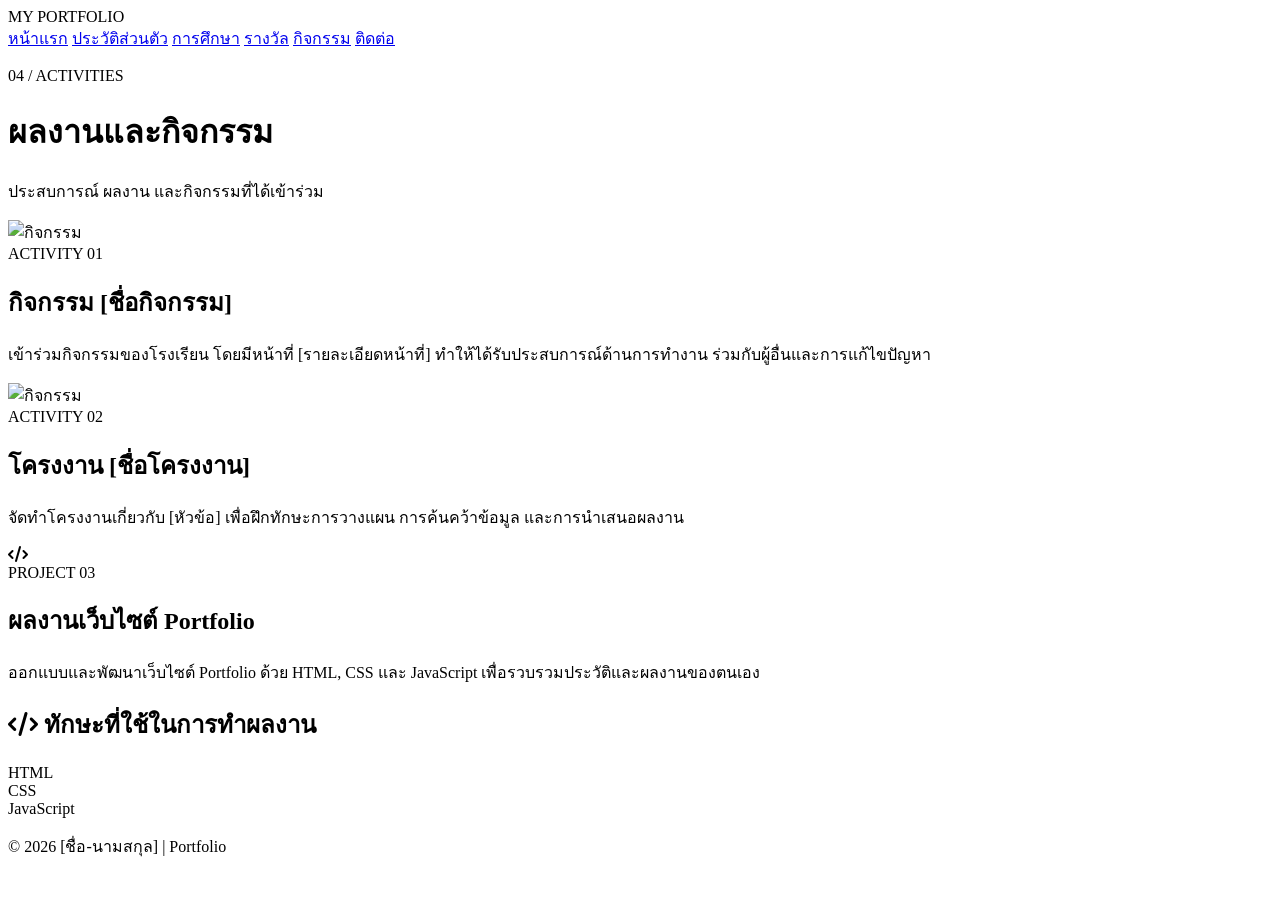
==== activities.html @ a28844e2 "Create activities.html" ====
<!DOCTYPE html>
<html lang="th">

<head>

<meta charset="UTF-8">
<meta name="viewport" content="width=device-width, initial-scale=1.0">

<title>ผลงานและกิจกรรม | Portfolio</title>

<link rel="stylesheet" href="style.css">

<link rel="preconnect" href="https://fonts.googleapis.com">
<link rel="preconnect" href="https://fonts.gstatic.com" crossorigin>

<link href="https://fonts.googleapis.com/css2?family=Kanit:wght@300;400;500;600;700&display=swap" rel="stylesheet">

<link rel="stylesheet"
href="https://cdnjs.cloudflare.com/ajax/libs/font-awesome/6.5.2/css/all.min.css">

</head>


<body>

<header class="navbar">

<div class="logo">
<span>MY</span> PORTFOLIO
</div>

<nav>

<a href="index.html">หน้าแรก</a>
<a href="profile.html">ประวัติส่วนตัว</a>
<a href="education.html">การศึกษา</a>
<a href="awards.html">รางวัล</a>
<a href="activities.html" class="active">กิจกรรม</a>
<a href="contact.html">ติดต่อ</a>

</nav>

</header>


<main class="page">

<div class="page-heading">

<p>04 / ACTIVITIES</p>

<h1>
ผลงานและ<span>กิจกรรม</span>
</h1>

<p>
ประสบการณ์ ผลงาน และกิจกรรมที่ได้เข้าร่วม
</p>

</div>


<section class="activity-grid">


<div class="activity-card">

<div class="activity-image">

<img src="assets/activity1.jpg"
alt="กิจกรรม">

</div>

<div class="activity-content">

<span>ACTIVITY 01</span>

<h2>
กิจกรรม [ชื่อกิจกรรม]
</h2>

<p>
เข้าร่วมกิจกรรมของโรงเรียน
โดยมีหน้าที่ [รายละเอียดหน้าที่]
ทำให้ได้รับประสบการณ์ด้านการทำงาน
ร่วมกับผู้อื่นและการแก้ไขปัญหา
</p>

</div>

</div>


<div class="activity-card">

<div class="activity-image">

<img src="assets/activity2.jpg"
alt="กิจกรรม">

</div>

<div class="activity-content">

<span>ACTIVITY 02</span>

<h2>
โครงงาน [ชื่อโครงงาน]
</h2>

<p>
จัดทำโครงงานเกี่ยวกับ [หัวข้อ]
เพื่อฝึกทักษะการวางแผน
การค้นคว้าข้อมูล และการนำเสนอผลงาน
</p>

</div>

</div>


<div class="activity-card">

<div class="activity-image placeholder">

<i class="fa-solid fa-code"></i>

</div>

<div class="activity-content">

<span>PROJECT 03</span>

<h2>
ผลงานเว็บไซต์ Portfolio
</h2>

<p>
ออกแบบและพัฒนาเว็บไซต์ Portfolio
ด้วย HTML, CSS และ JavaScript
เพื่อรวบรวมประวัติและผลงานของตนเอง
</p>

</div>

</div>


</section>


<section class="content-box">

<h2>
<i class="fa-solid fa-code"></i>
ทักษะที่ใช้ในการทำผลงาน
</h2>

<div class="skill-list">

<div class="skill">
<span>HTML</span>
<div class="progress">
<div style="width: 85%"></div>
</div>
</div>

<div class="skill">
<span>CSS</span>
<div class="progress">
<div style="width: 80%"></div>
</div>
</div>

<div class="skill">
<span>JavaScript</span>
<div class="progress">
<div style="width: 60%"></div>
</div>
</div>

</div>

</section>

</main>


<footer>

<p>
© 2026 [ชื่อ-นามสกุล] | Portfolio
</p>

</footer>

<script src="script.js"></script>

</body>
</html>
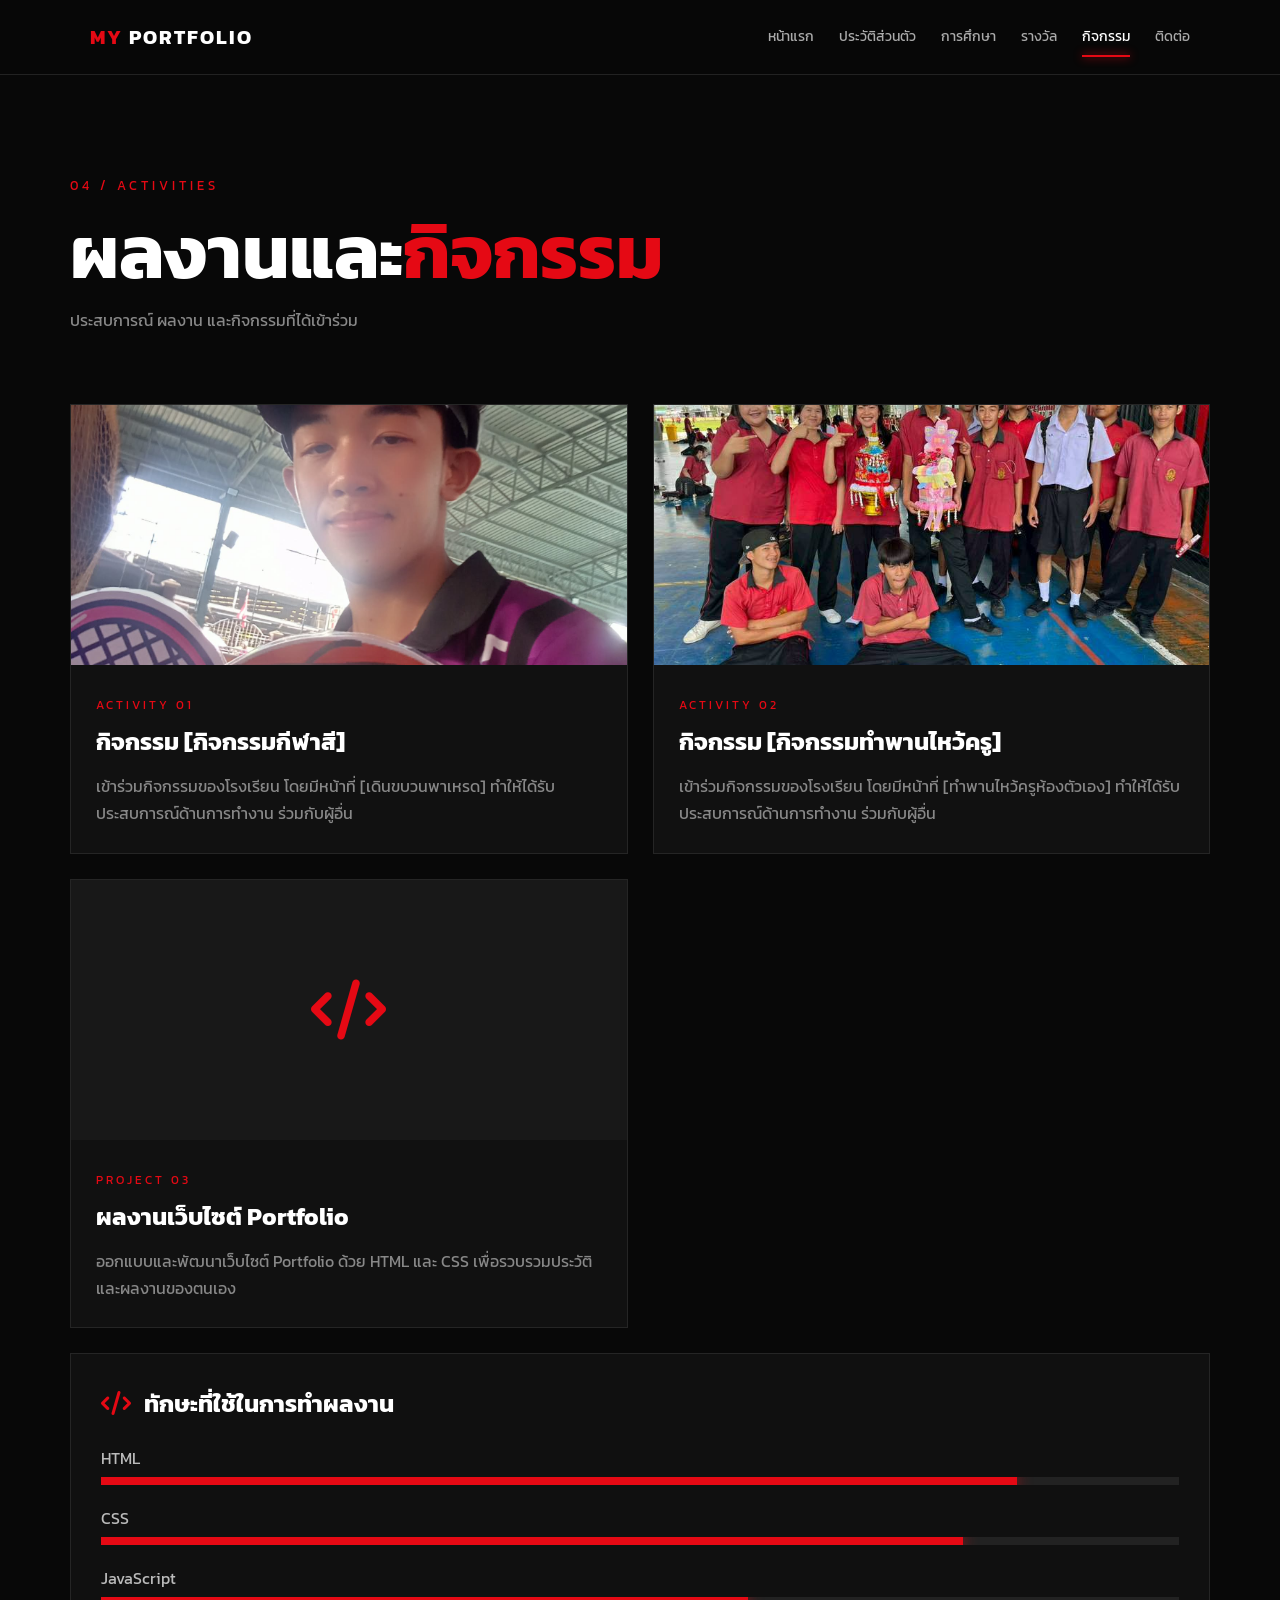
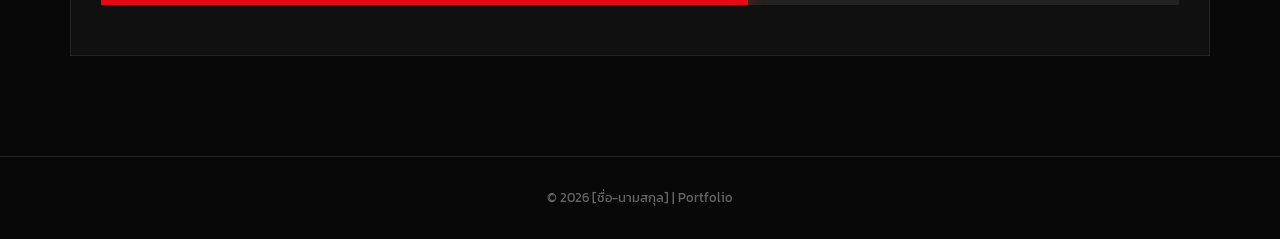
==== commit 76c9085d: "Update activities.html" ====
--- a/activities.html
+++ b/activities.html
@@ -67,7 +67,7 @@
 
 <div class="activity-image">
 
-<img src="assets/activity1.jpg"
+<img src="images/f76ecb37-69c9-47b7-840f-3dbc40eee170.jpeg"
 alt="กิจกรรม">
 
 </div>
@@ -77,14 +77,14 @@
 <span>ACTIVITY 01</span>
 
 <h2>
-กิจกรรม [ชื่อกิจกรรม]
+กิจกรรม [กิจกรรมกีฬาสี]
 </h2>
 
 <p>
 เข้าร่วมกิจกรรมของโรงเรียน
-โดยมีหน้าที่ [รายละเอียดหน้าที่]
+โดยมีหน้าที่ [เดินขบวนพาเหรด]
 ทำให้ได้รับประสบการณ์ด้านการทำงาน
-ร่วมกับผู้อื่นและการแก้ไขปัญหา
+ร่วมกับผู้อื่น
 </p>
 
 </div>
@@ -96,7 +96,7 @@
 
 <div class="activity-image">
 
-<img src="assets/activity2.jpg"
+<img src="images/d6dbd5d0-f778-431f-9a34-1753c871c030.jpeg"
 alt="กิจกรรม">
 
 </div>
@@ -106,13 +106,14 @@
 <span>ACTIVITY 02</span>
 
 <h2>
-โครงงาน [ชื่อโครงงาน]
-</h2>
-
-<p>
-จัดทำโครงงานเกี่ยวกับ [หัวข้อ]
-เพื่อฝึกทักษะการวางแผน
-การค้นคว้าข้อมูล และการนำเสนอผลงาน
+กิจกรรม [กิจกรรมทำพานไหว้ครู]
+</h2>
+
+<p>
+เข้าร่วมกิจกรรมของโรงเรียน
+โดยมีหน้าที่ [ทำพานไหว้ครูห้องตัวเอง]
+ทำให้ได้รับประสบการณ์ด้านการทำงาน
+ร่วมกับผู้อื่น
 </p>
 
 </div>
@@ -138,7 +139,7 @@
 
 <p>
 ออกแบบและพัฒนาเว็บไซต์ Portfolio
-ด้วย HTML, CSS และ JavaScript
+ด้วย HTML และ CSS 
 เพื่อรวบรวมประวัติและผลงานของตนเอง
 </p>
 
--- a/style.css
+++ b/style.css
@@ -0,0 +1,1142 @@
+* {
+    margin: 0;
+    padding: 0;
+    box-sizing: border-box;
+}
+
+html {
+    scroll-behavior: smooth;
+}
+
+body {
+    font-family: "Kanit", sans-serif;
+    background: #080808;
+    color: #ffffff;
+    line-height: 1.7;
+}
+
+a {
+    text-decoration: none;
+    color: inherit;
+}
+
+
+/* =========================
+   NAVBAR
+========================= */
+
+.navbar {
+    width: 100%;
+    min-height: 75px;
+
+    padding: 0 7%;
+
+    display: flex;
+    align-items: center;
+    justify-content: space-between;
+
+    background: rgba(8, 8, 8, 0.95);
+
+    border-bottom: 1px solid #222;
+
+    position: sticky;
+    top: 0;
+    z-index: 1000;
+
+    backdrop-filter: blur(15px);
+}
+
+.logo {
+    font-size: 20px;
+    font-weight: 700;
+    letter-spacing: 2px;
+}
+
+.logo span {
+    color: #e50914;
+}
+
+.navbar nav {
+    display: flex;
+    gap: 25px;
+}
+
+.navbar nav a {
+    color: #aaa;
+    font-size: 14px;
+
+    position: relative;
+
+    transition: 0.3s;
+}
+
+.navbar nav a:hover,
+.navbar nav a.active {
+    color: #fff;
+}
+
+.navbar nav a.active::after {
+    content: "";
+
+    position: absolute;
+
+    left: 0;
+    bottom: -8px;
+
+    width: 100%;
+    height: 2px;
+
+    background: #e50914;
+
+    box-shadow: 0 0 10px #e50914;
+}
+
+
+/* =========================
+   HERO
+========================= */
+
+.hero {
+    min-height: 85vh;
+
+    display: flex;
+    align-items: center;
+    justify-content: space-between;
+
+    padding: 80px 8%;
+
+    position: relative;
+    overflow: hidden;
+}
+
+.hero::before {
+    content: "";
+
+    position: absolute;
+
+    width: 450px;
+    height: 450px;
+
+    background: #e50914;
+
+    filter: blur(180px);
+
+    opacity: 0.15;
+
+    right: -100px;
+    top: 100px;
+}
+
+.hero-text {
+    max-width: 650px;
+
+    position: relative;
+    z-index: 2;
+}
+
+.small-title {
+    color: #e50914;
+
+    letter-spacing: 4px;
+
+    font-size: 14px;
+
+    margin-bottom: 15px;
+}
+
+.hero h1 {
+    font-size: clamp(45px, 7vw, 90px);
+
+    line-height: 1.1;
+
+    margin-bottom: 20px;
+}
+
+.hero h1 span {
+    color: #e50914;
+
+    text-shadow:
+        0 0 15px rgba(229, 9, 20, 0.3);
+}
+
+.hero h2 {
+    color: #ddd;
+
+    font-size: 22px;
+
+    font-weight: 400;
+
+    margin-bottom: 20px;
+}
+
+.hero-description {
+    color: #999;
+
+    max-width: 600px;
+
+    margin-bottom: 35px;
+}
+
+
+/* =========================
+   BUTTON
+========================= */
+
+.hero-buttons {
+    display: flex;
+
+    gap: 15px;
+
+    flex-wrap: wrap;
+}
+
+.btn {
+    display: inline-flex;
+
+    align-items: center;
+
+    justify-content: center;
+
+    padding: 12px 25px;
+
+    border-radius: 5px;
+
+    transition: 0.3s;
+
+    font-weight: 500;
+}
+
+.btn-red {
+    background: #e50914;
+
+    color: white;
+
+    box-shadow: 0 0 20px rgba(229, 9, 20, 0.2);
+}
+
+.btn-red:hover {
+    background: #ff1a25;
+
+    transform: translateY(-3px);
+
+    box-shadow: 0 10px 30px rgba(229, 9, 20, 0.35);
+}
+
+.btn-outline {
+    border: 1px solid #444;
+
+    color: white;
+}
+
+.btn-outline:hover {
+    border-color: #e50914;
+
+    color: #e50914;
+
+    transform: translateY(-3px);
+}
+
+
+/* =========================
+   HERO IMAGE
+========================= */
+
+.hero-image {
+    position: relative;
+
+    width: 390px;
+
+    height: 390px;
+}
+
+.image-box {
+    width: 320px;
+    height: 390px;
+
+    position: absolute;
+
+    right: 0;
+
+    top: 0;
+
+    border: 1px solid #333;
+
+    padding: 12px;
+
+    background: #111;
+
+    z-index: 2;
+}
+
+.image-box img {
+    width: 100%;
+    height: 100%;
+
+    object-fit: cover;
+
+    filter: grayscale(100%);
+
+    transition: 0.5s;
+}
+
+.image-box:hover img {
+    filter: grayscale(0%);
+}
+
+.red-circle {
+    width: 250px;
+    height: 250px;
+
+    border-radius: 50%;
+
+    background: #e50914;
+
+    position: absolute;
+
+    right: -50px;
+    bottom: -30px;
+
+    z-index: 1;
+
+    opacity: 0.7;
+
+    filter: blur(2px);
+}
+
+
+/* =========================
+   CORNERS
+========================= */
+
+.corner {
+    position: absolute;
+
+    width: 35px;
+    height: 35px;
+
+    border-color: #e50914;
+
+    z-index: 3;
+}
+
+.corner-1 {
+    left: -5px;
+    top: -5px;
+
+    border-left: 3px solid;
+    border-top: 3px solid;
+}
+
+.corner-2 {
+    right: -5px;
+    top: -5px;
+
+    border-right: 3px solid;
+    border-top: 3px solid;
+}
+
+.corner-3 {
+    left: -5px;
+    bottom: -5px;
+
+    border-left: 3px solid;
+    border-bottom: 3px solid;
+}
+
+.corner-4 {
+    right: -5px;
+    bottom: -5px;
+
+    border-right: 3px solid;
+    border-bottom: 3px solid;
+}
+
+
+/* =========================
+   SECTION
+========================= */
+
+.menu-section {
+    padding: 100px 8%;
+}
+
+.section-title {
+    margin-bottom: 45px;
+}
+
+.section-title p {
+    color: #e50914;
+
+    letter-spacing: 3px;
+
+    font-size: 13px;
+}
+
+.section-title h2 {
+    font-size: 45px;
+}
+
+.section-title h2 span {
+    color: #e50914;
+}
+
+
+/* =========================
+   CARD
+========================= */
+
+.card-grid {
+    display: grid;
+
+    grid-template-columns: repeat(2, 1fr);
+
+    gap: 18px;
+}
+
+.portfolio-card {
+    background: #111;
+
+    border: 1px solid #252525;
+
+    padding: 28px;
+
+    display: flex;
+
+    align-items: center;
+
+    gap: 20px;
+
+    position: relative;
+
+    transition: 0.35s;
+}
+
+.portfolio-card:hover {
+    transform: translateY(-5px);
+
+    border-color: #e50914;
+
+    box-shadow:
+        0 15px 40px rgba(0, 0, 0, 0.5);
+}
+
+.card-icon {
+    width: 55px;
+    height: 55px;
+
+    min-width: 55px;
+
+    display: flex;
+
+    align-items: center;
+
+    justify-content: center;
+
+    background: #1b1b1b;
+
+    color: #e50914;
+
+    font-size: 20px;
+}
+
+.portfolio-card h3 {
+    margin-bottom: 5px;
+}
+
+.portfolio-card p {
+    color: #888;
+
+    font-size: 14px;
+}
+
+.arrow {
+    color: #555;
+
+    margin-left: auto;
+
+    transition: 0.3s;
+}
+
+.portfolio-card:hover .arrow {
+    color: #e50914;
+
+    transform: translateX(5px);
+}
+
+
+/* =========================
+   PAGE
+========================= */
+
+.page {
+    max-width: 1200px;
+
+    margin: auto;
+
+    padding: 100px 30px;
+}
+
+.page-heading {
+    margin-bottom: 70px;
+}
+
+.page-heading > p:first-child {
+    color: #e50914;
+
+    letter-spacing: 4px;
+
+    font-size: 13px;
+}
+
+.page-heading h1 {
+    font-size: clamp(45px, 7vw, 75px);
+
+    line-height: 1.2;
+
+    margin: 10px 0;
+}
+
+.page-heading h1 span {
+    color: #e50914;
+}
+
+.page-heading > p:last-child {
+    color: #888;
+}
+
+
+/* =========================
+   PROFILE
+========================= */
+
+.profile-layout {
+    display: grid;
+
+    grid-template-columns: 350px 1fr;
+
+    gap: 70px;
+
+    align-items: center;
+
+    margin-bottom: 50px;
+}
+
+.profile-photo {
+    border: 1px solid #333;
+
+    padding: 10px;
+
+    background: #111;
+}
+
+.profile-photo img {
+    width: 100%;
+
+    display: block;
+
+    aspect-ratio: 1 / 1.15;
+
+    object-fit: cover;
+
+    filter: grayscale(100%);
+}
+
+.profile-content h2 {
+    font-size: 32px;
+
+    margin-bottom: 20px;
+}
+
+.profile-content h2 span {
+    color: #e50914;
+}
+
+.description {
+    color: #999;
+
+    margin-bottom: 25px;
+}
+
+.info-list {
+    display: grid;
+
+    gap: 12px;
+}
+
+.info-list div {
+    color: #aaa;
+
+    padding: 10px 0;
+
+    border-bottom: 1px solid #222;
+}
+
+.info-list i {
+    color: #e50914;
+
+    width: 30px;
+}
+
+
+/* =========================
+   CONTENT BOX
+========================= */
+
+.content-box {
+    background: #101010;
+
+    border: 1px solid #252525;
+
+    padding: 30px;
+
+    margin-top: 25px;
+}
+
+.content-box h2 {
+    margin-bottom: 20px;
+
+    font-size: 24px;
+}
+
+.content-box h2 i {
+    color: #e50914;
+
+    margin-right: 8px;
+}
+
+.content-box p {
+    color: #999;
+}
+
+
+/* =========================
+   TAG
+========================= */
+
+.tag-list {
+    display: flex;
+
+    flex-wrap: wrap;
+
+    gap: 10px;
+}
+
+.tag-list span {
+    padding: 8px 15px;
+
+    border: 1px solid #333;
+
+    color: #aaa;
+
+    font-size: 14px;
+
+    transition: 0.3s;
+}
+
+.tag-list span:hover {
+    color: white;
+
+    border-color: #e50914;
+
+    background: rgba(229, 9, 20, 0.1);
+}
+
+
+/* =========================
+   TIMELINE
+========================= */
+
+.timeline {
+    position: relative;
+
+    padding-left: 50px;
+}
+
+.timeline::before {
+    content: "";
+
+    position: absolute;
+
+    left: 14px;
+
+    top: 0;
+    bottom: 0;
+
+    width: 2px;
+
+    background: #333;
+}
+
+.timeline-item {
+    position: relative;
+
+    margin-bottom: 50px;
+}
+
+.timeline-icon {
+    position: absolute;
+
+    left: -50px;
+
+    width: 30px;
+    height: 30px;
+
+    border-radius: 50%;
+
+    background: #e50914;
+
+    display: flex;
+
+    align-items: center;
+
+    justify-content: center;
+
+    box-shadow: 0 0 20px rgba(229, 9, 20, 0.4);
+
+    font-size: 13px;
+}
+
+.timeline-content {
+    background: #101010;
+
+    border: 1px solid #252525;
+
+    padding: 25px;
+
+    transition: 0.3s;
+}
+
+.timeline-content:hover {
+    border-color: #e50914;
+
+    transform: translateX(5px);
+}
+
+.timeline-content .year {
+    color: #e50914;
+
+    font-size: 13px;
+
+    letter-spacing: 1px;
+}
+
+.timeline-content h2 {
+    margin: 5px 0 10px;
+}
+
+.timeline-content p {
+    color: #888;
+}
+
+
+/* =========================
+   AWARDS
+========================= */
+
+.award-grid {
+    display: grid;
+
+    grid-template-columns: repeat(2, 1fr);
+
+    gap: 25px;
+}
+
+.award-card {
+    background: #111;
+
+    border: 1px solid #252525;
+
+    transition: 0.3s;
+
+    overflow: hidden;
+}
+
+.award-card:hover {
+    border-color: #e50914;
+
+    transform: translateY(-5px);
+}
+
+.award-image {
+    width: 100%;
+
+    height: 280px;
+
+    background: #191919;
+}
+
+.award-image img {
+    width: 100%;
+    height: 100%;
+
+    object-fit: cover;
+}
+
+.placeholder {
+    display: flex;
+
+    align-items: center;
+
+    justify-content: center;
+
+    color: #e50914;
+
+    font-size: 60px;
+}
+
+.award-info {
+    padding: 25px;
+}
+
+.award-info > span {
+    color: #e50914;
+
+    font-size: 12px;
+
+    letter-spacing: 3px;
+}
+
+.award-info h2 {
+    margin: 5px 0 10px;
+}
+
+.award-info p {
+    color: #888;
+}
+
+.award-date {
+    margin-top: 15px;
+
+    color: #777;
+
+    font-size: 13px;
+}
+
+.award-date i {
+    color: #e50914;
+
+    margin-right: 5px;
+}
+
+
+/* =========================
+   ACTIVITIES
+========================= */
+
+.activity-grid {
+    display: grid;
+
+    grid-template-columns: repeat(2, 1fr);
+
+    gap: 25px;
+}
+
+.activity-card {
+    background: #111;
+
+    border: 1px solid #252525;
+
+    overflow: hidden;
+
+    transition: 0.3s;
+}
+
+.activity-card:hover {
+    transform: translateY(-5px);
+
+    border-color: #e50914;
+}
+
+.activity-image {
+    height: 260px;
+
+    background: #181818;
+}
+
+.activity-image img {
+    width: 100%;
+    height: 100%;
+
+    object-fit: cover;
+}
+
+.activity-content {
+    padding: 25px;
+}
+
+.activity-content > span {
+    color: #e50914;
+
+    font-size: 12px;
+
+    letter-spacing: 3px;
+}
+
+.activity-content h2 {
+    margin: 5px 0 10px;
+}
+
+.activity-content p {
+    color: #888;
+}
+
+
+/* =========================
+   SKILLS
+========================= */
+
+.skill {
+    margin-bottom: 20px;
+}
+
+.skill > span {
+    display: block;
+
+    margin-bottom: 5px;
+
+    color: #bbb;
+}
+
+.progress {
+    height: 8px;
+
+    background: #222;
+
+    overflow: hidden;
+}
+
+.progress div {
+    height: 100%;
+
+    background: #e50914;
+
+    box-shadow: 0 0 15px #e50914;
+}
+
+
+/* =========================
+   CONTACT
+========================= */
+
+.contact-grid {
+    display: grid;
+
+    grid-template-columns: repeat(2, 1fr);
+
+    gap: 20px;
+}
+
+.contact-card {
+    display: flex;
+
+    align-items: center;
+
+    gap: 20px;
+
+    background: #111;
+
+    border: 1px solid #252525;
+
+    padding: 25px;
+
+    transition: 0.3s;
+}
+
+.contact-card:hover {
+    border-color: #e50914;
+
+    transform: translateY(-5px);
+}
+
+.contact-icon {
+    width: 60px;
+    height: 60px;
+
+    min-width: 60px;
+
+    display: flex;
+
+    align-items: center;
+
+    justify-content: center;
+
+    background: #1b1b1b;
+
+    color: #e50914;
+
+    font-size: 22px;
+}
+
+.contact-card span {
+    color: #e50914;
+
+    font-size: 12px;
+
+    letter-spacing: 2px;
+}
+
+.contact-card h2 {
+    font-size: 20px;
+}
+
+.contact-card p {
+    color: #777;
+
+    font-size: 13px;
+}
+
+.contact-message {
+    text-align: center;
+
+    margin-top: 70px;
+
+    padding: 70px 30px;
+
+    background: #101010;
+
+    border: 1px solid #252525;
+}
+
+.contact-message > i {
+    color: #e50914;
+
+    font-size: 40px;
+
+    margin-bottom: 20px;
+}
+
+.contact-message h2 {
+    font-size: 32px;
+
+    margin-bottom: 10px;
+}
+
+.contact-message p {
+    color: #888;
+
+    max-width: 600px;
+
+    margin: 0 auto 25px;
+}
+
+
+/* =========================
+   FOOTER
+========================= */
+
+footer {
+    text-align: center;
+
+    padding: 30px;
+
+    border-top: 1px solid #222;
+
+    color: #666;
+
+    font-size: 13px;
+}
+
+
+/* =========================
+   RESPONSIVE
+========================= */
+
+@media (max-width: 900px) {
+
+    .navbar {
+        padding: 15px 5%;
+
+        flex-direction: column;
+
+        gap: 15px;
+    }
+
+    .navbar nav {
+        gap: 12px;
+
+        flex-wrap: wrap;
+
+        justify-content: center;
+    }
+
+    .navbar nav a {
+        font-size: 12px;
+    }
+
+    .hero {
+        flex-direction: column;
+
+        text-align: center;
+
+        gap: 70px;
+
+        padding-top: 70px;
+    }
+
+    .hero-buttons {
+        justify-content: center;
+    }
+
+    .hero-image {
+        width: 330px;
+    }
+
+    .card-grid,
+    .award-grid,
+    .activity-grid,
+    .contact-grid {
+        grid-template-columns: 1fr;
+    }
+
+    .profile-layout {
+        grid-template-columns: 1fr;
+
+        gap: 40px;
+    }
+
+    .profile-photo {
+        max-width: 350px;
+
+        margin: auto;
+    }
+
+}
+
+
+@media (max-width: 500px) {
+
+    .hero h1 {
+        font-size: 48px;
+    }
+
+    .hero h2 {
+        font-size: 18px;
+    }
+
+    .hero-image {
+        width: 280px;
+        height: 330px;
+    }
+
+    .image-box {
+        width: 250px;
+        height: 320px;
+    }
+
+    .page {
+        padding: 70px 20px;
+    }
+
+    .page-heading h1 {
+        font-size: 45px;
+    }
+
+    .card-grid {
+        grid-template-columns: 1fr;
+    }
+
+    .portfolio-card {
+        padding: 20px;
+    }
+
+}
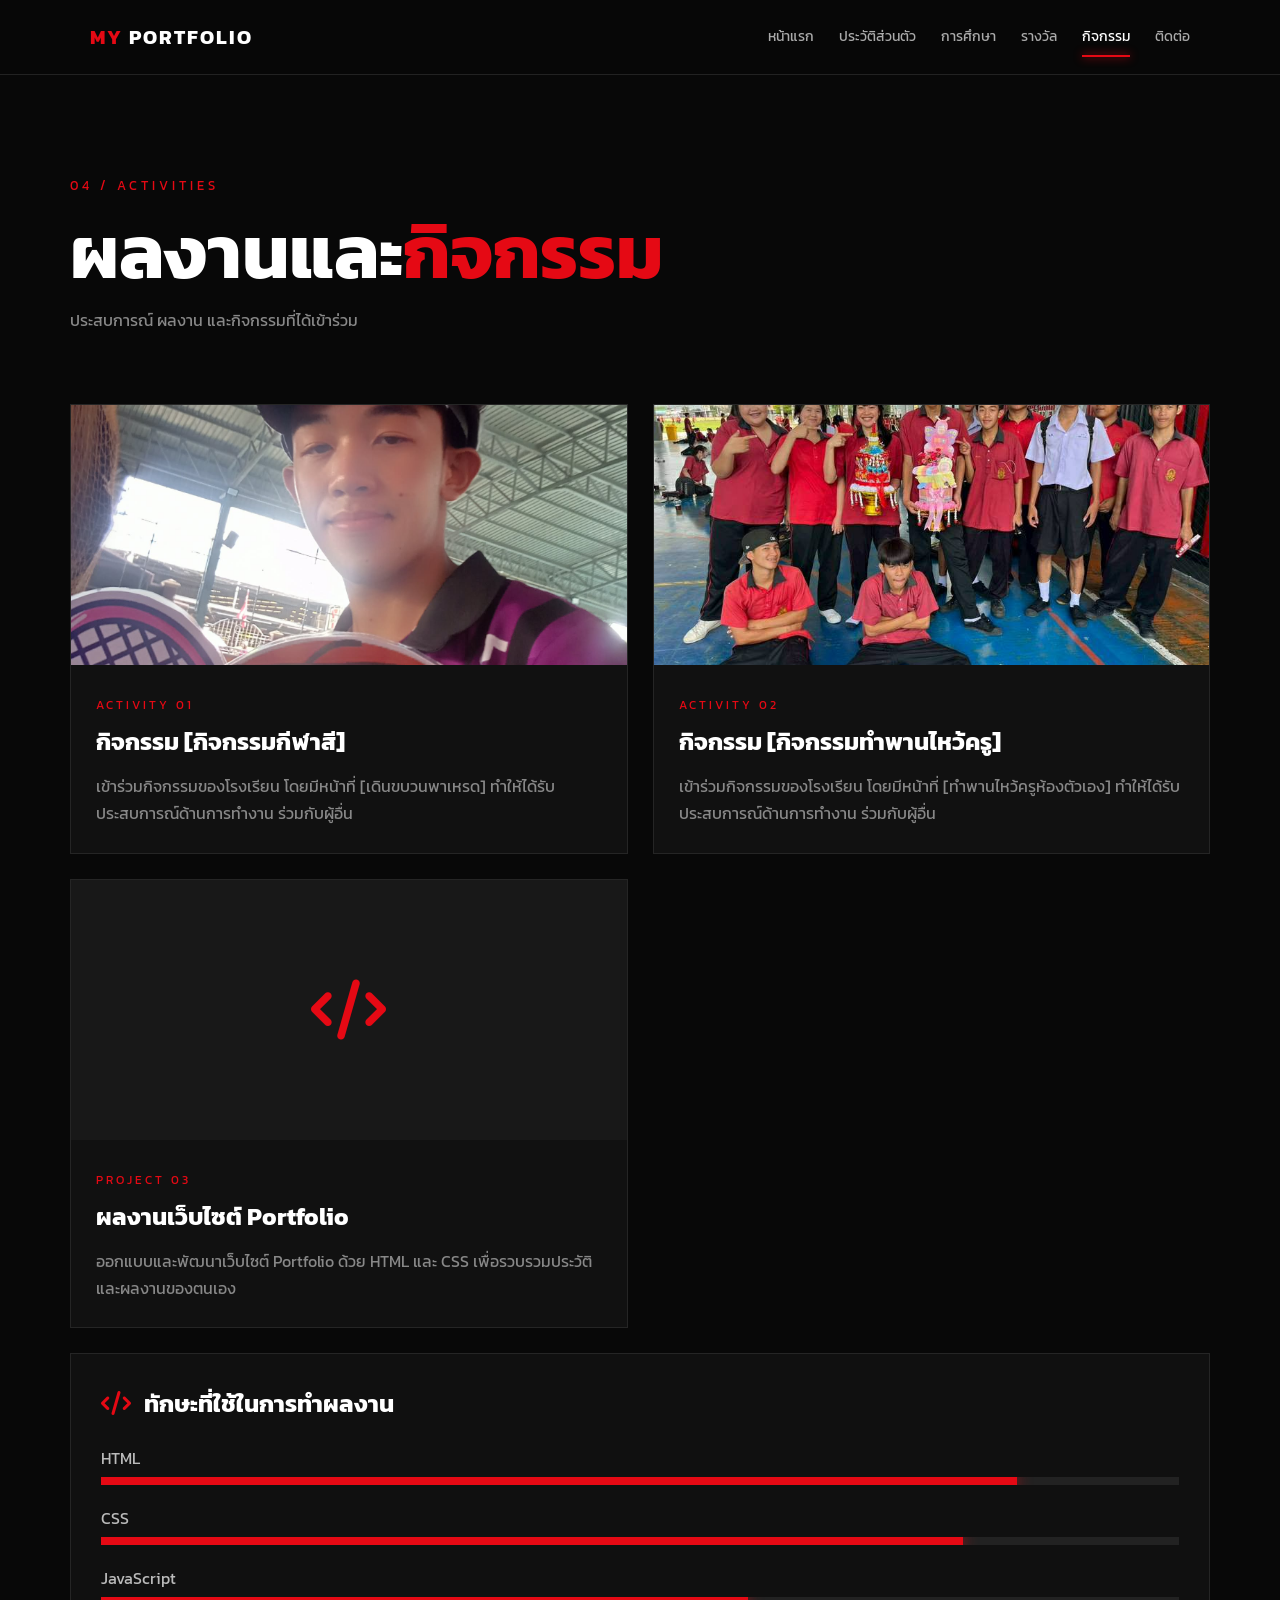
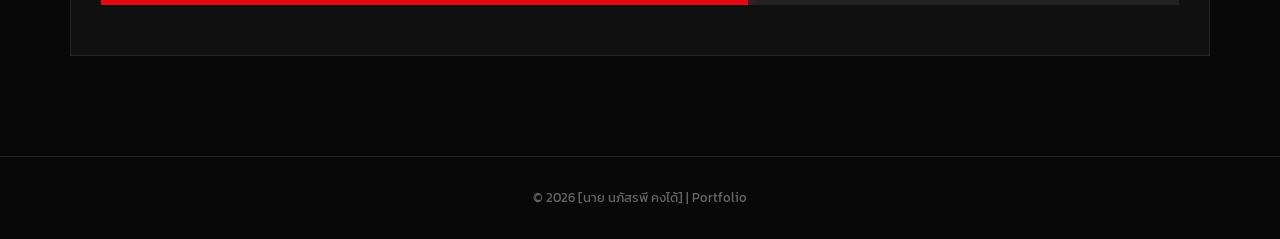
==== commit 97d46d50: "Update activities.html" ====
--- a/activities.html
+++ b/activities.html
@@ -191,7 +191,7 @@
 <footer>
 
 <p>
-© 2026 [ชื่อ-นามสกุล] | Portfolio
+© 2026 [นาย นภัสรพี คงได้] | Portfolio
 </p>
 
 </footer>
